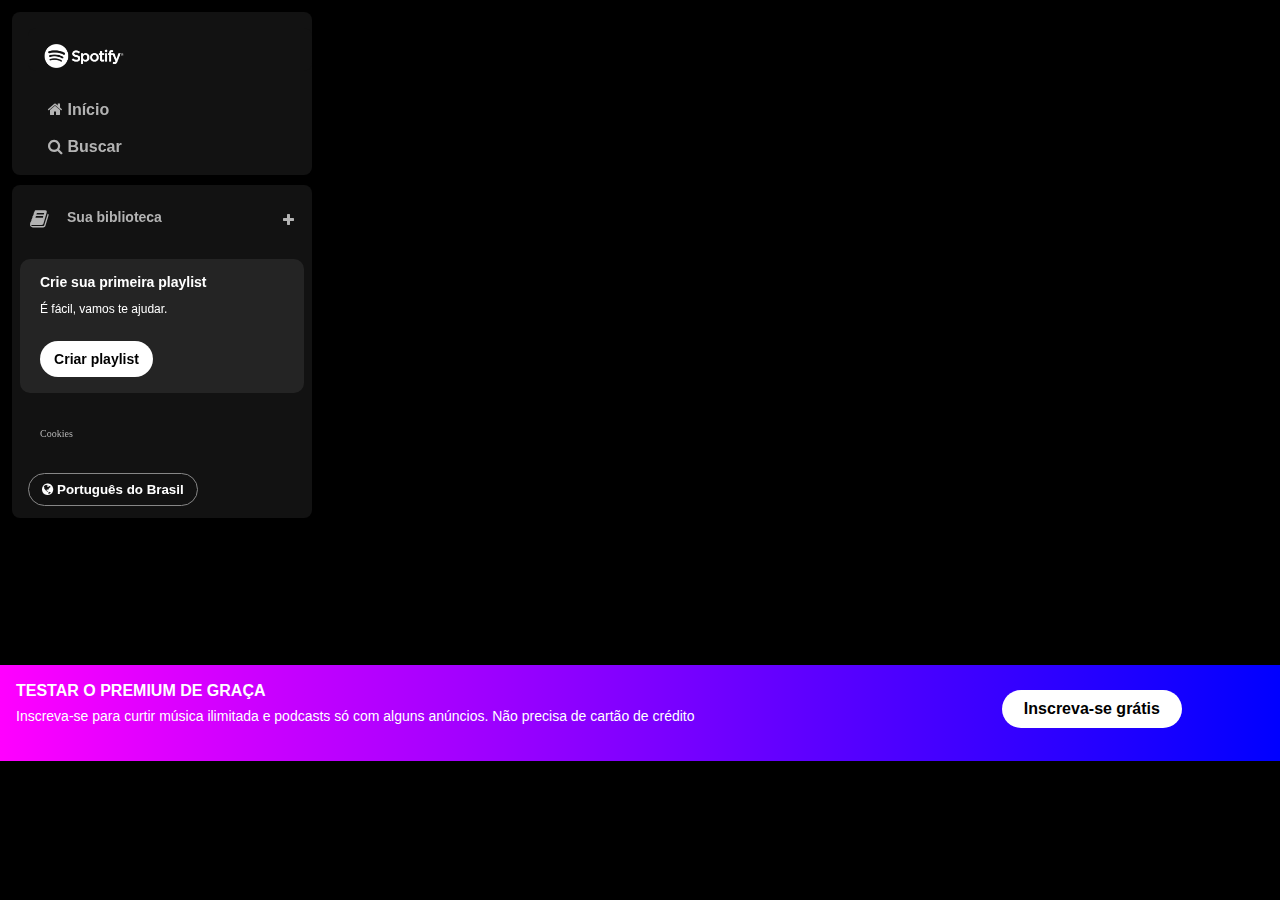
==== index.html @ 9df27098 "subindo para o github" ====
<!DOCTYPE html>
<html lang="pt-br">
<head>
    <meta charset="UTF-8">
    <meta name="viewport" content="width=device-width, initial-scale=1.0">
    <title>Spotify Imersão</title>
    <link rel="stylesheet" href="reset.css">
    <link rel="stylesheet" href="styles.css">
    <link rel="stylesheet" href="solid.css">
    <link rel="stylesheet" href="fontawesome.css">
    <link rel="stylesheet" href="https://cdnjs.cloudflare.com/ajax/libs/font-awesome/4.7.0/css/font-awesome.min.css">
</head>

<body>
     <div class="sidebar">
        <nav class="sidebar__navigation">
            <div class="logo">
                <a href="/">
                    <img src="logo-spotify.png" alt="logo do spotify">
                </a>
                </div>

                 <ul>
                        <li>
                            <a href="">
                            <span class="fa fa-home"></span>
                            <span>Início</span>
                        </a>
                    </li>

                    <li>
                    <a href="">
                        <span class="fa fa-search"></span>
                        <span>Buscar</span>
                    </a>
                    </li>

                </ul>
        </nav>

        <div class="library">
            <div class="library__content">
                <button class="library__button">
                    <span class="fa fas fa-book"></span>
                    <span>Sua biblioteca</span>
                </button>
                <span class="fa fa-plus"></span>
            </div>

            <section class="section-playlist">
                <div class="section-playlist__content">
                    <span class="text title">Crie sua primeira playlist</span>
                    <span class="text subtitle">É fácil, vamos te ajudar.</span>
                    <button class="section-playlist__button">
                        <span>Criar playlist</span>
                    </button>
                </div>
            </section>

              <div class="cookies">
                <a href="/">Cookies</a>
              </div>  
             
              <div class="languages">
                <button class="languages__button">
                    <span class="fa fa-globe"></span>
                    <span>Português do Brasil</span>
                </button>
              </div>
        </div>
        
    </div>
           <footer class="footer">
                  <div class="back-footer">
                  <h6 class="footer title">TESTAR O PREMIUM DE GRAÇA</h6>
                  <p class="footer subtitle">Inscreva-se para curtir música ilimitada e podcasts só com alguns anúncios. Não precisa de cartão de crédito</p>
                  <button class="footer__button">Inscreva-se grátis</button>
                </div>
           </footer>
          
</body>

</html>
---- styles.css ----
body {
    background-color: #000;
}

h1 {
    color: #fff;
}

.sidebar {
    position: fixed;
    top: 0;
    left: 0;
    bottom: 0;
    padding: 12px;
    width: 300px;
}

.sidebar__navigation {
    background: #121212;
    border-radius: 8px;
    padding: 16px 0 0 16px;
}

.sidebar__navigation .logo {
    background: #121212;
    display: flex;
    border-radius: 8px;
    padding: 16px 0 0 16px;
}

.sidebar nav ul {
    margin-top: 20px;
    padding: 0 20px 10px 20px;
}

.sidebar ul li {
    padding: 10px 0;
}

.sidebar nav ul li a{
    color: #b3b3b3;
    text-decoration: none;
    font-weight: 600;
    font-size: 16px;
    font-family: "DM Sans", sans-serif;
}

.library {
    background-color: #121212;
    border-radius: 8px;
    display: flex;
    justify-content: space-between;
    flex-direction: column;
    padding: 4px 8px;
    color: #b3b3b3;
    font-weight: 600;
    font-size: 14px;
    margin-top: 10px;
}

.library .library__content {
    display: flex;
    justify-content: space-between;
}

.library .library__button {
    display: flex;
   margin-right: 10px;
   color: #b3b3b3;
   background: transparent;
   border: 0px;
   font-size: 14px;
   font-weight: 700;
   font-family: "DM Sans", sans-serif;
   text-align: center;
   text-decoration: none;
   padding: 20px 10px;
}

.library .library__button .fa {
    font-size: 20px;
    margin-right: 10px;
    font-weight: 300;
    padding-right: 8px;
}

.library .library__content .fa-plus {
    margin: 24px 10px;
}

.section-playlist {
    display: flex;
    background-color: #242424;
    justify-content: space-between;
    gap: 20px;
    align-items: flex-start;
    color: #b3b3b3;
    font-weight: 600;
    font-size: 14px;
    margin: 8px 0px;
    padding: 16px 20px;
    border-radius: 10px;
}

.section-playlist .section-playlist__content {
   display: flex;
   flex-direction: column; 
}

.section-playlist__content .text {
    padding-bottom: 14px;
    color: #fff;
    font-family: "DM Sans", sans-serif;
}

.section-playlist__content .title {
    font-weight: 700;
}

.section-playlist__content .subtitle {
    font-weight: 500;
    font-size: 12px;
}

.section-playlist__content .section-playlist__button {
    display: flex;
    justify-content: center;
    background-color: #fff;
    color: #000;
    border-radius: 20px;
    font-size: 14px;
    font-weight: 700;
    font-family: "DM Sans", sans-serif;
    text-decoration: none;
    text-transform: none;
    padding: 10px;
    margin-top: 12px;
    border: 0px;
    width: 113px;
    cursor: pointer;
}

.section-playlist__content .section-playlist__button:hover {
    transform: scale(1.10);
    transition: 25ms;
}

.sidebar .cookies {
    margin: 25px 20px;
}

.sidebar .cookies a {
    color: #b3b3b3;
    font-weight: 500;
    font-size: 10px;
    text-decoration: none;
}

.sidebar .cookies a:hover {
    text-decoration: underline;
}

.languages .languages__button {
    align-items: center;
    background: transparent;
    border: 1px solid #878787;
    color: #fff;
    font-weight: bold;
    cursor: pointer;
    width: 170px;
    margin: 8px;
    padding: 8px;
    border-radius: 20px;
}

.languages .languages__button:hover {
    transform: scale(1.10);
    border: 1.5px solid;
    transition: 25ms;
}

.logo img {
    width: 80px;
}

footer {
    position: relative;
    top: 665px;
}

.back-footer {
     background: linear-gradient(to right, #ff00ff, #0000ff);
     padding: 18px 0 0 16px;
}

.footer .title {
    color: #fff;
    font-weight: 700;
    padding-bottom: 10px;
    font-family: "DM Sans", sans-serif;
}

.footer .subtitle {
    color: #fff;
    font-weight: 500;
    font-size: 14px;
    font-family: "DM Sans", sans-serif;
}

.footer__button {
    position: relative;
    left: 78%;
    bottom: 33px;
    border: 0;
    background-color: #fff;
    color: #000;
    border-radius: 20px;
    font-size: 16px;
    font-weight: bolder;
    font-family: "DM Sans", sans-serif;
    padding: 10px;
    width: 180px;
    cursor: pointer;
}

.footer__button:hover {
    transform: scale(1.10);
    transition: 25ms;
}
---- solid.css ----
/*!
 * Font Awesome Free 5.15.4 by @fontawesome - https://fontawesome.com
 * License - https://fontawesome.com/license/free (Icons: CC BY 4.0, Fonts: SIL OFL 1.1, Code: MIT License)
 */
 @font-face{font-family:"Font Awesome 5 Free";font-style:normal;font-weight:900;font-display:block;src:url(../webfonts/fa-solid-900.eot);src:url(../webfonts/fa-solid-900.eot?#iefix) format("embedded-opentype"),url(../webfonts/fa-solid-900.woff2) format("woff2"),url(../webfonts/fa-solid-900.woff) format("woff"),url(../webfonts/fa-solid-900.ttf) format("truetype"),url(../webfonts/fa-solid-900.svg#fontawesome) format("svg")}.fa,.fas{font-family:"Font Awesome 5 Free";font-weight:900}
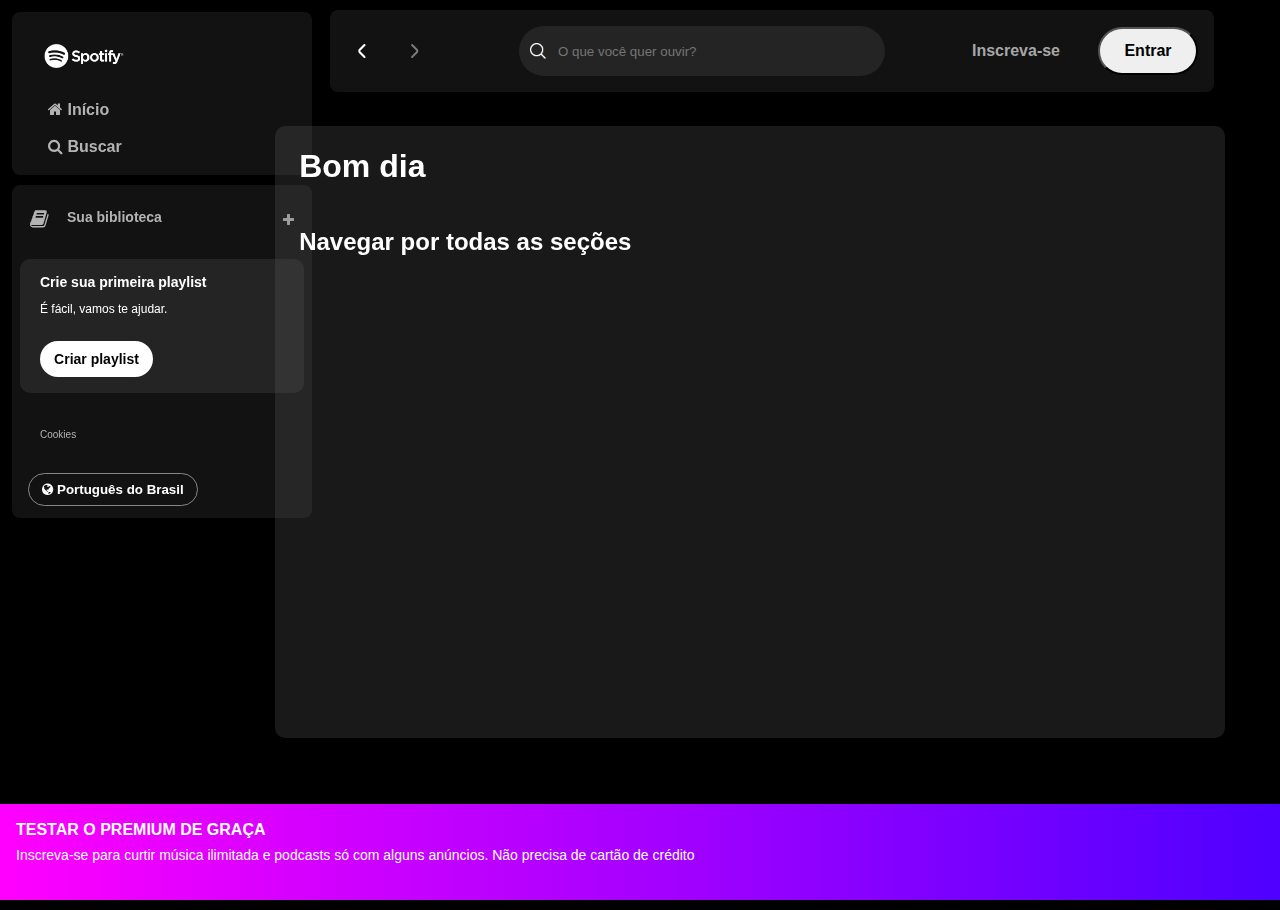
==== commit e3204078: "br" ====
--- a/index.html
+++ b/index.html
@@ -4,10 +4,12 @@
     <meta charset="UTF-8">
     <meta name="viewport" content="width=device-width, initial-scale=1.0">
     <title>Spotify Imersão</title>
-    <link rel="stylesheet" href="reset.css">
-    <link rel="stylesheet" href="styles.css">
-    <link rel="stylesheet" href="solid.css">
-    <link rel="stylesheet" href="fontawesome.css">
+    <link rel="stylesheet" href="./src/styles/reset.css">
+    <link rel="stylesheet" href="./src/styles/vars.css">
+    <link rel="stylesheet" href="./src/styles/sidebar-footer.css">
+    <link rel="stylesheet" href="./src/styles/main-content.css">
+    <link rel="stylesheet" href="./src/styles/solid.css">
+    <link rel="stylesheet" href="./src/styles/fontawesome.css">
     <link rel="stylesheet" href="https://cdnjs.cloudflare.com/ajax/libs/font-awesome/4.7.0/css/font-awesome.min.css">
 </head>
 
@@ -16,7 +18,7 @@
         <nav class="sidebar__navigation">
             <div class="logo">
                 <a href="/">
-                    <img src="logo-spotify.png" alt="logo do spotify">
+                    <img src="./src/assets/logo-spotify.png" alt="logo do spotify">
                 </a>
                 </div>
 
@@ -70,13 +72,47 @@
         </div>
         
     </div>
+
+       <main>
+        <div class="main-container">
+            <nav class="header__navigation">
+                <div class="navigation">
+                    <button class="arrow-left">
+                        <img src="./src/assets/small-left.png" alt="seta esquerda">
+                    </button>
+                    <button class="arrow-right">
+                        <img src="./src/assets/small-right.png" alt="Seta direta">
+                    </button>
+                </div>
+
+                    <div class="header__search">
+                        <img src="./src/assets/search.png" alt="">
+                        <input id="search-input" type="text" maxlength="800" placeholder="O que você quer ouvir?"/>
+                    </div>
+
+                    <div class="header__login">
+                        <button class="subscribe">Inscreva-se</button>
+                        <button class="login">Entrar</button>
+                    </div>
+                </div>
+            </nav>
+        </div>
+              
+             <div class="playlist-container">
+                <div class="playlist">
+                    <h1 id="greeting">Bom dia</h1>
+                    <h2 class="sesion">Navegar por todas as seções</h2>
+                </div>
+             </div>
+    </main>    
+
            <footer class="footer">
                   <div class="back-footer">
                   <h6 class="footer title">TESTAR O PREMIUM DE GRAÇA</h6>
                   <p class="footer subtitle">Inscreva-se para curtir música ilimitada e podcasts só com alguns anúncios. Não precisa de cartão de crédito</p>
                   <button class="footer__button">Inscreva-se grátis</button>
                 </div>
-           </footer>
+            </footer>
           
 </body>
 
--- a/src/styles/vars.css
+++ b/src/styles/vars.css
@@ -0,0 +1,36 @@
+:root {
+
+    /* Colors */
+  --text-base-dark: #000;
+  --text-base-light: #fff;
+  --text-sub: #a7a7a7;
+
+  --bg-icon: #131313;
+  --bg-arrow-color: rgba(0,0,0.7);
+  --bg-search: #242424;
+  --bg-top-bar: #61616142;
+  --grid-gap: 24px;
+  --column-count: 5;
+
+  /* Colors Cards */
+  --card1: rgb(0, 100, 80);
+  --card2: rgb(132, 0, 231);
+  --card3: rgb(30, 50, 100);
+  --card4: rgb(140, 25, 50);
+  --card5: rgb(232, 17, 91);
+  --card6: rgb(83, 122, 161);
+  --card7: rgb(142, 102, 172);
+  --card8: rgb(20, 138, 8);
+  --card9: rgb(30, 50, 100);
+  --card10: rgb(233, 20, 41);
+  --card11: rgb(80, 55, 80);
+  --card12: rgb(216, 64, 0);
+  --card13: rgb(186, 93, 7);
+  --card14: rgb(0, 30, 80);
+  --card15: rgb(60, 30, 80);
+
+    /* FONT */
+    --font-dm-sans: "DM Sans", sans-serif;
+}
+
+    --- a/src/styles/sidebar-footer.css
+++ b/src/styles/sidebar-footer.css
@@ -0,0 +1,232 @@
+body {
+    background-color: #000;
+    font-family: var(--font-dm-sans);
+    overflow: hidden;
+}
+
+h1 {
+    color: #fff;
+}
+
+.sidebar {
+    position: fixed;
+    top: 0;
+    left: 0;
+    bottom: 0;
+    padding: 12px;
+    width: 300px;
+}
+
+.sidebar__navigation {
+    background: #121212;
+    border-radius: 8px;
+    padding: 16px 0 0 16px;
+}
+
+.sidebar__navigation .logo {
+    background: #121212;
+    display: flex;
+    border-radius: 8px;
+    padding: 16px 0 0 16px;
+}
+
+.sidebar nav ul {
+    margin-top: 20px;
+    padding: 0 20px 10px 20px;
+}
+
+.sidebar ul li {
+    padding: 10px 0;
+}
+
+.sidebar nav ul li a{
+    color: #b3b3b3;
+    text-decoration: none;
+    font-weight: 600;
+    font-size: 16px;
+}
+
+.library {
+    background-color: #121212;
+    border-radius: 8px;
+    display: flex;
+    justify-content: space-between;
+    flex-direction: column;
+    padding: 4px 8px;
+    color: #b3b3b3;
+    font-weight: 600;
+    font-size: 14px;
+    margin-top: 10px;
+}
+
+.library .library__content {
+    display: flex;
+    justify-content: space-between;
+}
+
+.library .library__button {
+    display: flex;
+   margin-right: 10px;
+   color: #b3b3b3;
+   background: transparent;
+   border: 0px;
+   font-size: 14px;
+   font-weight: 700;
+   text-align: center;
+   text-decoration: none;
+   padding: 20px 10px;
+   cursor: pointer;
+   transition: 100ms;
+}
+
+.library .library__button:hover {
+    color: #fff;
+    transition: 100ms;
+}
+
+.library .library__button .fa {
+    font-size: 20px;
+    margin-right: 10px;
+    font-weight: 300;
+    padding-right: 8px;
+}
+
+.library .library__content .fa-plus {
+    margin: 24px 10px;
+}
+
+.section-playlist {
+    display: flex;
+    background-color: #242424;
+    justify-content: space-between;
+    gap: 20px;
+    align-items: flex-start;
+    color: #b3b3b3;
+    font-weight: 600;
+    font-size: 14px;
+    margin: 8px 0px;
+    padding: 16px 20px;
+    border-radius: 10px;
+}
+
+.section-playlist .section-playlist__content {
+   display: flex;
+   flex-direction: column; 
+}
+
+.section-playlist__content .text {
+    padding-bottom: 14px;
+    color: #fff;
+}
+
+.section-playlist__content .title {
+    font-weight: 700;
+}
+
+.section-playlist__content .subtitle {
+    font-weight: 500;
+    font-size: 12px;
+}
+
+.section-playlist__content .section-playlist__button {
+    display: flex;
+    justify-content: center;
+    background-color: #fff;
+    color: #000;
+    border-radius: 20px;
+    font-size: 14px;
+    font-weight: 700;
+    text-decoration: none;
+    text-transform: none;
+    padding: 10px;
+    margin-top: 12px;
+    border: 0px;
+    width: 113px;
+    cursor: pointer;
+}
+
+.section-playlist__content .section-playlist__button:hover {
+    transform: scale(1.05);
+    transition: 25ms;
+}
+
+.sidebar .cookies {
+    margin: 25px 20px;
+}
+
+.sidebar .cookies a {
+    color: #b3b3b3;
+    font-weight: 500;
+    font-size: 10px;
+    text-decoration: none;
+}
+
+.sidebar .cookies a:hover {
+    text-decoration: underline;
+}
+
+.languages .languages__button {
+    align-items: center;
+    background: transparent;
+    border: 1px solid #878787;
+    color: #fff;
+    font-weight: bold;
+    cursor: pointer;
+    width: 170px;
+    margin: 8px;
+    padding: 8px;
+    border-radius: 20px;
+}
+
+.languages .languages__button:hover {
+    transform: scale(1.10);
+    border: 1.5px solid;
+    transition: 25ms;
+}
+
+.logo img {
+    width: 80px;
+}
+
+footer {
+    position: fixed;
+    bottom: 0;
+    width: 205vh;
+}
+
+.back-footer {
+     background: linear-gradient(to right, #ff00ff, #0000ff);
+     padding: 18px 0 0 16px;
+}
+
+.footer .title {
+    color: #fff;
+    font-weight: 700;
+    padding-bottom: 10px;
+}
+
+.footer .subtitle {
+    color: #fff;
+    font-weight: 500;
+    font-size: 14px;
+}
+
+.footer__button {
+    position: relative;
+    left: 78%;
+    bottom: 33px;
+    border: 0;
+    background-color: #fff;
+    color: #000;
+    border-radius: 20px;
+    font-size: 16px;
+    font-weight: bolder;
+    padding: 10px;
+    width: 180px;
+    cursor: pointer;
+}
+
+.footer__button:hover {
+    transform: scale(1.10);
+    transition: 25ms;
+}
--- a/src/styles/main-content.css
+++ b/src/styles/main-content.css
@@ -0,0 +1,121 @@
+/* HEADER */
+
+.main-container {
+    max-width: 80vw;
+    height: 100vh;
+    margin-left: 320px;
+    margin-right: 56px;
+}
+
+.header__navigation {
+    display: flex;
+    justify-content: space-between;
+    align-items: center;
+    padding: 16px;
+    margin: 10px;
+    border-radius: 8px;
+    background-color: #121212;
+}
+
+.header__navigation .navigation {
+    display: flex;
+    justify-content: space-around;
+    align-items: center;
+}
+
+.header__navigation .navigation .arrow-left {
+    margin-right: 1.25rem;
+}
+
+.arrow-left, .arrow-right {
+    display: flex;
+    align-items: center;
+    justify-content: center;
+    width: 32px;
+    height: 32px;
+    background: var(--bg-icon);
+    background-color: var(--bg-arow-color);
+    border-radius: 50%;
+    border: none;
+    cursor: pointer;
+}
+
+.header__login {
+    display: flex;
+    align-items: center;
+}
+
+.header__search {
+    display: flex;
+    align-items: center;
+    width: 364px;
+    height: 48px;
+    margin-left: 8px;
+    background-color: var(--bg-search);
+    border: 1px solid transparent;
+    border-radius: 500px;
+}
+
+.header__search img {
+    width: 16px;
+    height: 16px;
+    margin-left: 10px;
+}
+
+.header__search input {
+    background: transparent;
+    border: none;
+    padding: 0 100px 0 12px;
+    color: #fff;
+    text-overflow: ellipsis;
+    overflow: hidden;
+    white-space: nowrap;
+    outline: none;
+}
+
+.header__login .subscribe {
+    color: var(--text-sub);
+    font-size: 16px;
+    font-weight: 700;
+    background-color: transparent;
+    border: none;
+    margin-right: 32px;
+    cursor: pointer;
+
+}
+
+.header__login .login {
+    width: 100px;
+    height: 48px;
+    color: var(--text-base-dark);
+    font-size: 16px;
+    font-weight: 700;
+    border-radius: 40px;
+}
+
+.playlist-container {
+    background-color: var(--bg-top-bar);
+    border-radius: 10px;
+    position: fixed;
+    left: 21.5%;
+    top: 14%;
+    width: 74.2vw;
+    height: 68vh;
+}
+
+.playlist {
+    margin: 24px;
+}
+
+.playlist #greeting {
+    color: var(--text-base-light);
+    font-size: 32px;
+    font-weight: 700;
+    margin-bottom: 48px;
+}
+
+.playlist .sesion {
+    color: var(--text-base-light);
+  font-size: 24px;
+  font-weight: 700;
+}
--- a/src/styles/solid.css
+++ b/src/styles/solid.css
@@ -0,0 +1,5 @@
+/*!
+ * Font Awesome Free 5.15.4 by @fontawesome - https://fontawesome.com
+ * License - https://fontawesome.com/license/free (Icons: CC BY 4.0, Fonts: SIL OFL 1.1, Code: MIT License)
+ */
+ @font-face{font-family:"Font Awesome 5 Free";font-style:normal;font-weight:900;font-display:block;src:url(../webfonts/fa-solid-900.eot);src:url(../webfonts/fa-solid-900.eot?#iefix) format("embedded-opentype"),url(../webfonts/fa-solid-900.woff2) format("woff2"),url(../webfonts/fa-solid-900.woff) format("woff"),url(../webfonts/fa-solid-900.ttf) format("truetype"),url(../webfonts/fa-solid-900.svg#fontawesome) format("svg")}.fa,.fas{font-family:"Font Awesome 5 Free";font-weight:900}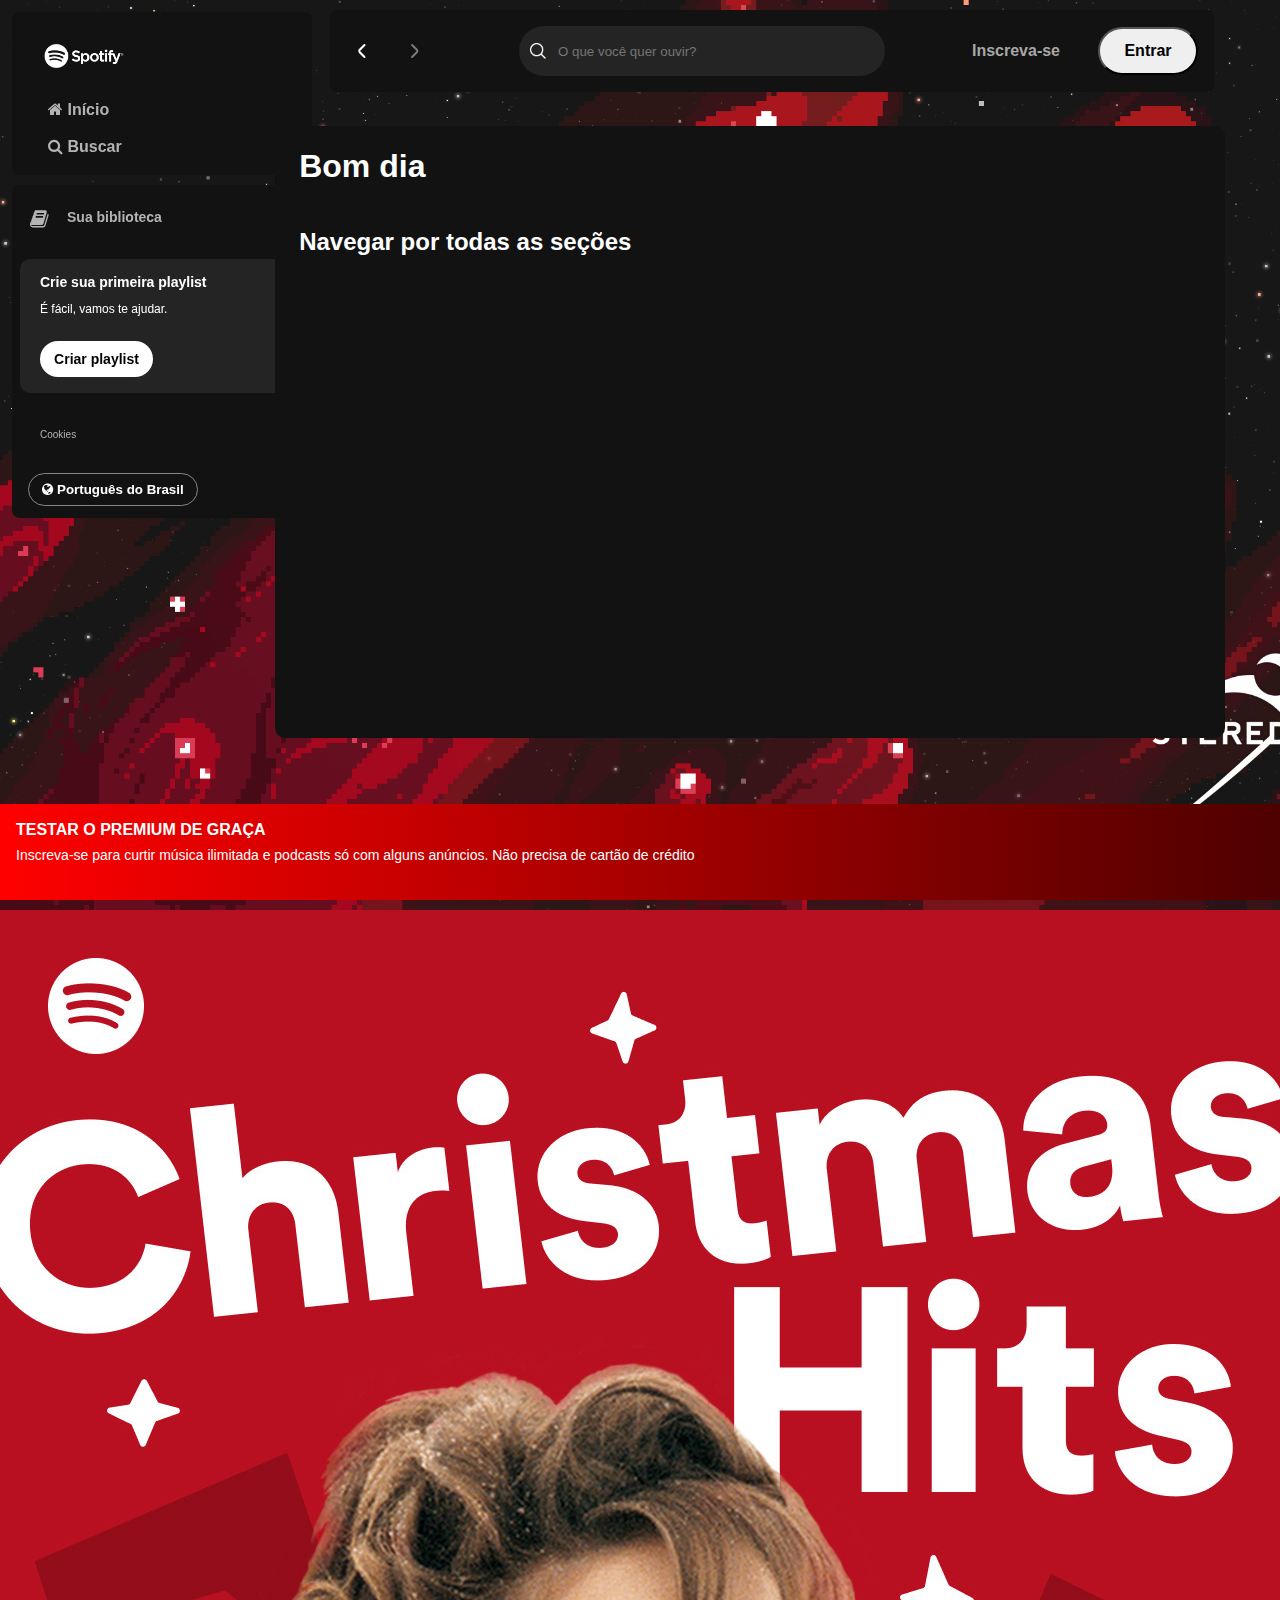
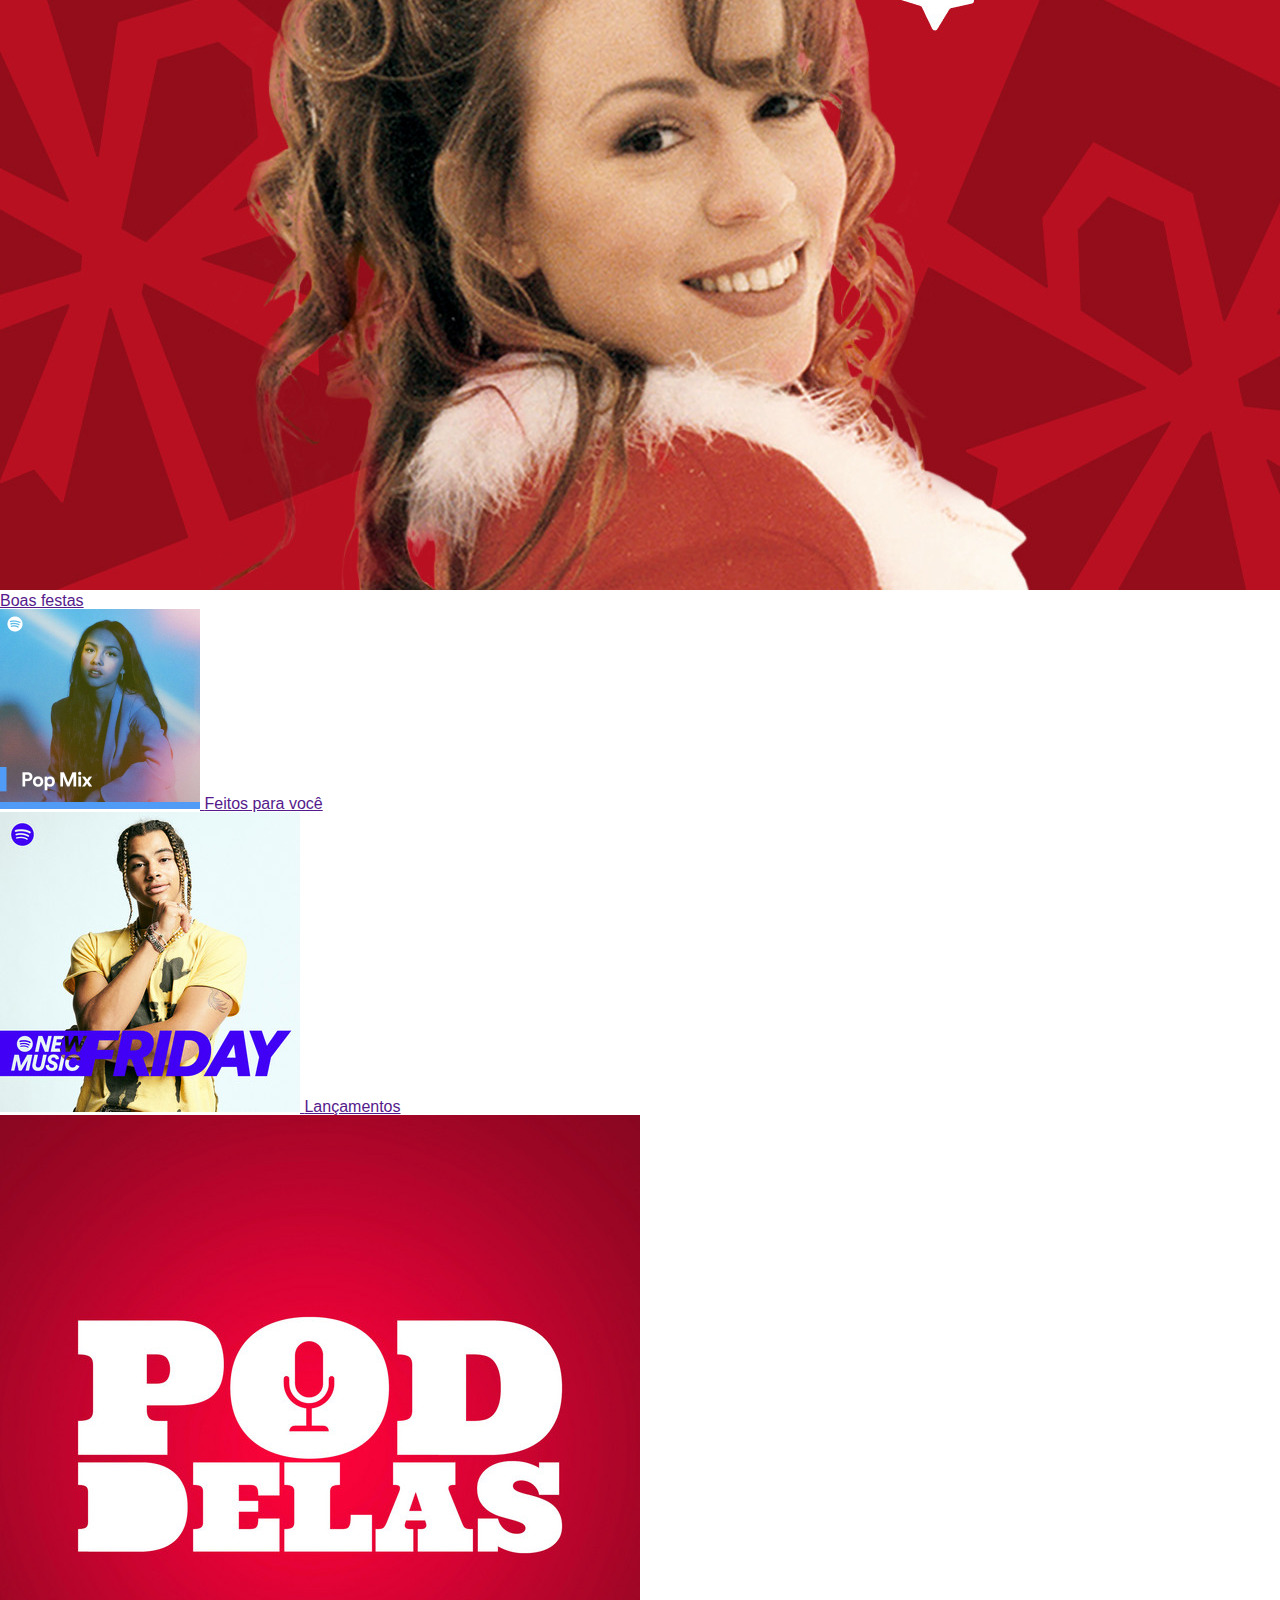
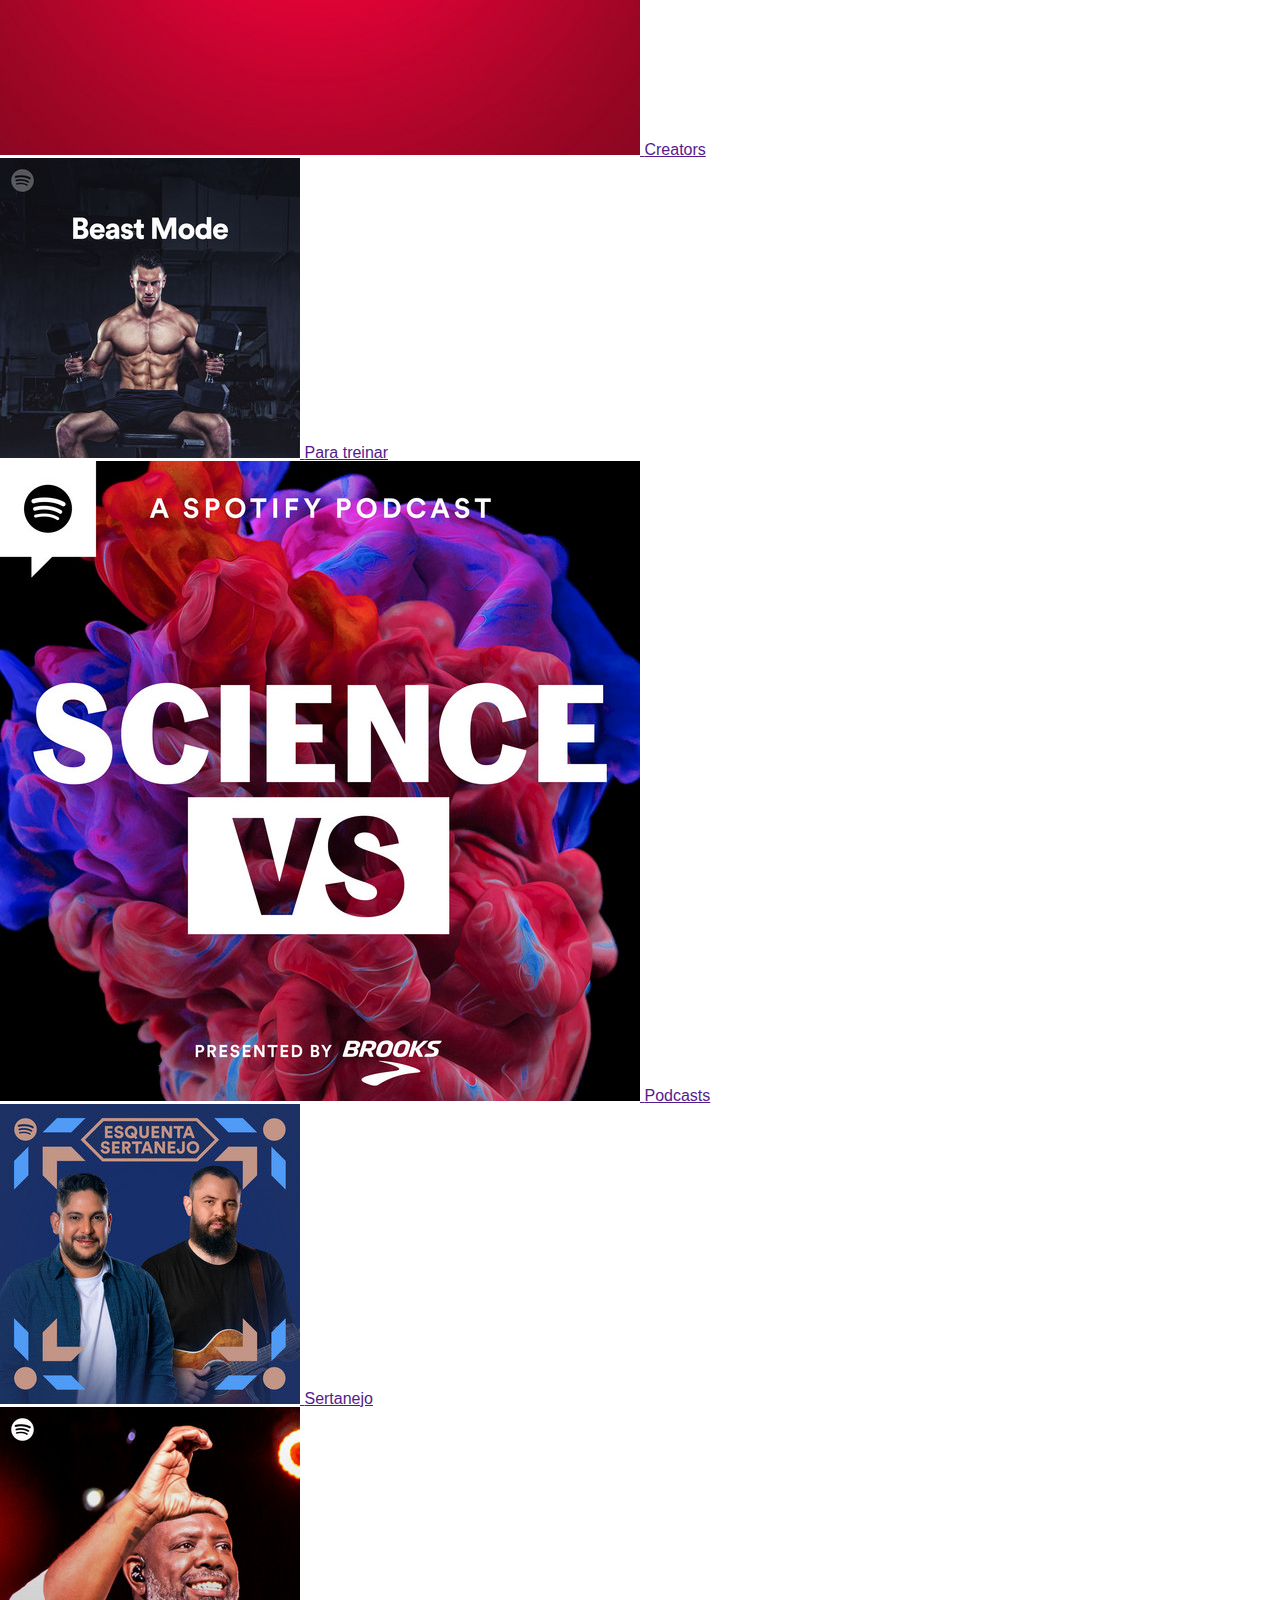
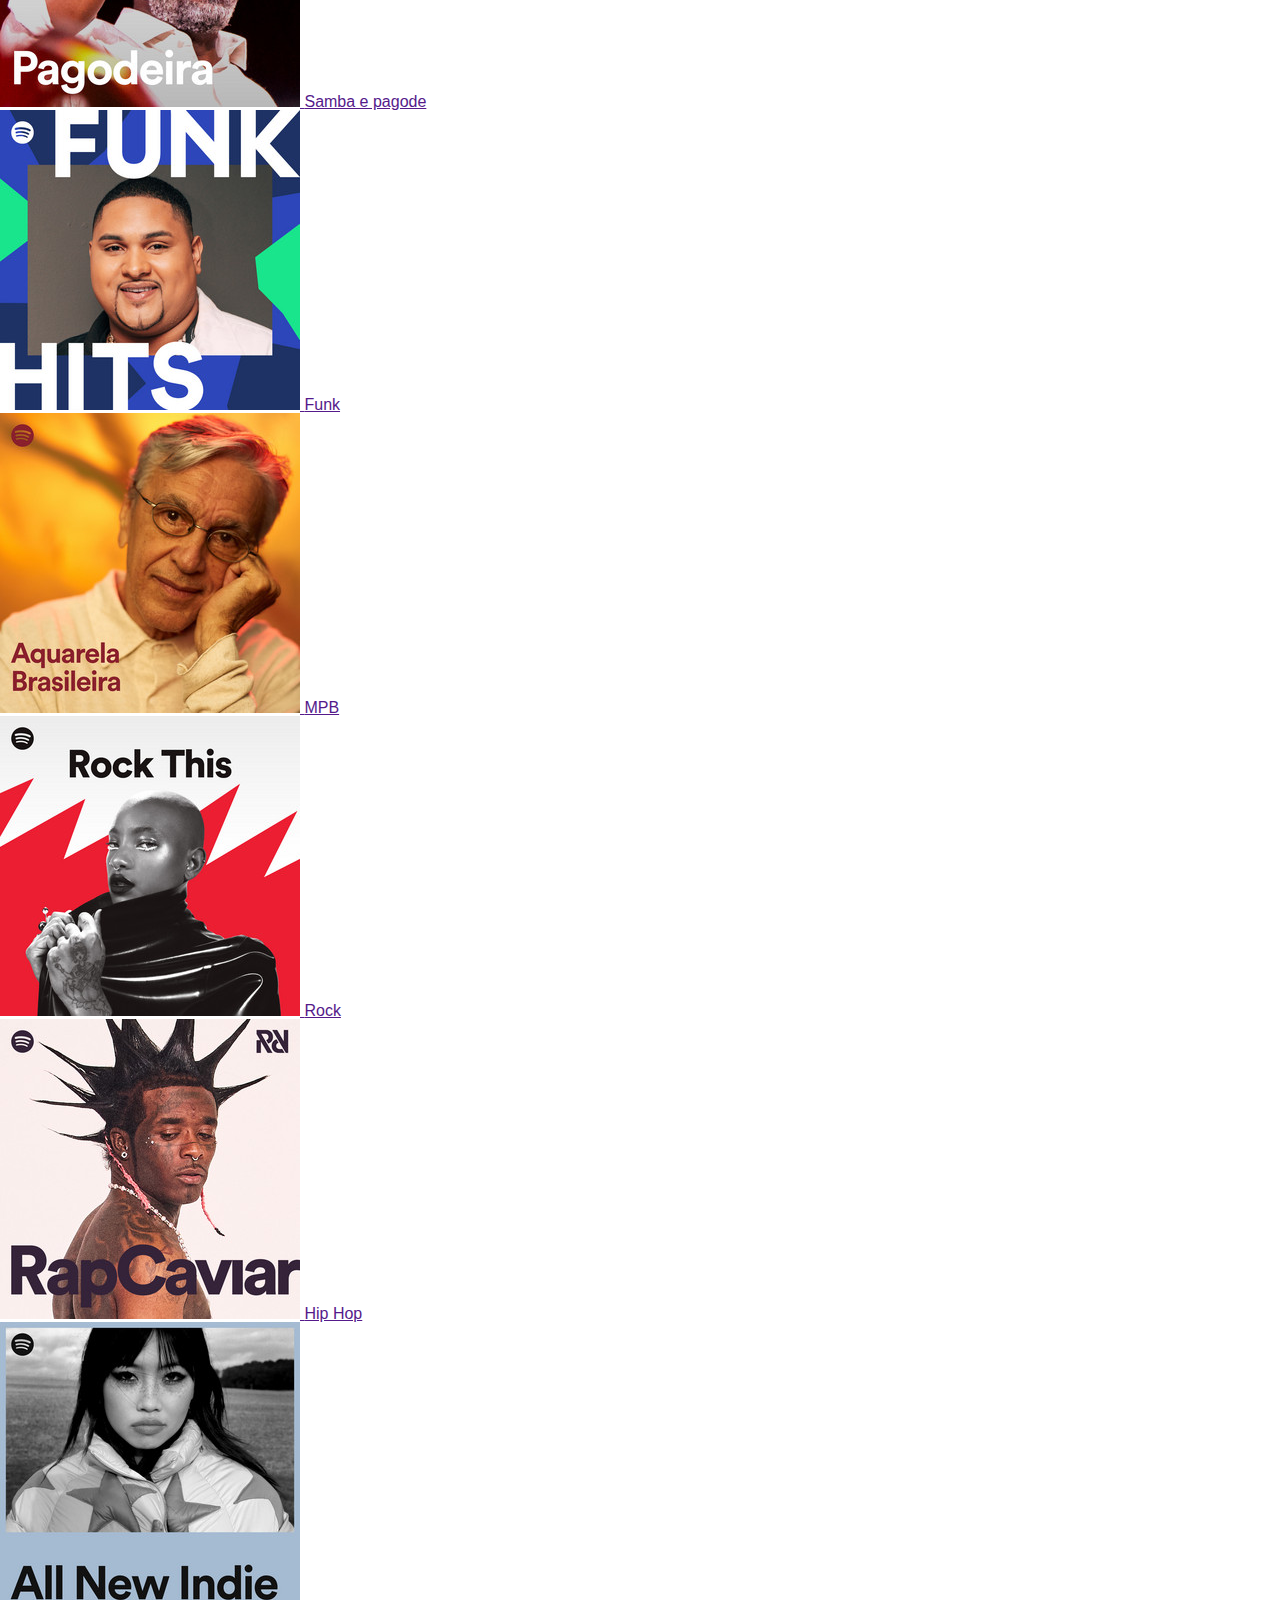
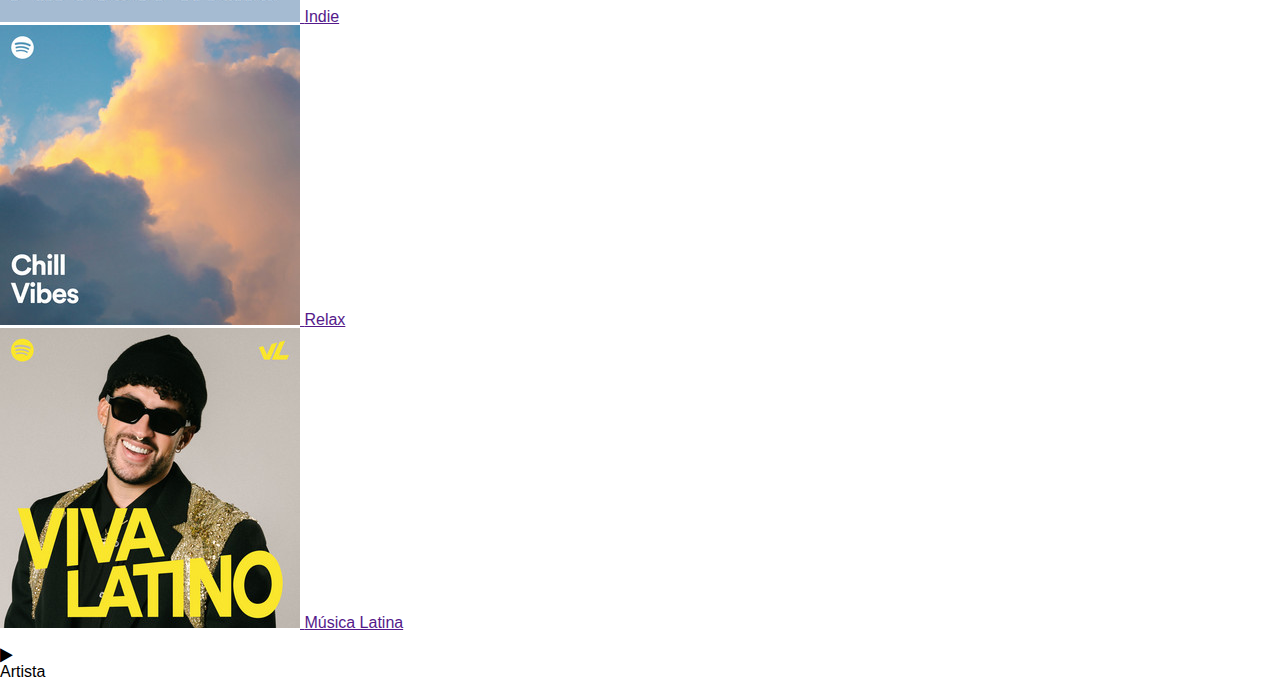
==== commit a6bc3f04: "adicionando cards" ====
--- a/index.html
+++ b/index.html
@@ -104,6 +104,158 @@
                     <h2 class="sesion">Navegar por todas as seções</h2>
                 </div>
              </div>
+
+               <!-- LIST ITEM 1 -->
+          <div class="offer__scroll-container">
+            <div class="offer__list">
+              <section class="offer__list-item">
+
+                <!-- CARD 1 -->
+                <a href="" class="cards">
+                    <div class="cards card1">
+                      <img src="./src/assets/playlist/1.jpeg" alt="" />
+                      <span>Boas festas</span>
+                    </div>
+                  </a>
+  
+                  <!-- CARD 2 -->
+                  <a href="" class="cards">
+                    <div class="cards card2">
+                      <img src="./src/assets/playlist/2.png" alt="" />
+                      <span>Feitos para você</span>
+                    </div>
+                  </a>
+  
+                  <!-- CARD 3 -->
+                  <a href="" class="cards">
+                    <div class="cards card3">
+                      <img src="./src/assets/playlist/3.jpeg" alt="" />
+                      <span>Lançamentos</span>
+                    </div>
+                  </a>
+  
+                  <!-- CARD 4 -->
+                  <a href="" class="cards">
+                    <div class="cards card4">
+                      <img src="./src/assets/playlist/4.jpeg" alt="" />
+                      <span>Creators</span>
+                    </div>
+                  </a>
+  
+                  <!-- CARD 5 -->
+                  <a href="" class="cards">
+                    <div class="cards card5">
+                      <img src="./src/assets/playlist/5.jpeg" alt="" />
+                      <span>Para treinar</span>
+                    </div>
+                  </a>
+  
+                  <!-- CARD 6 -->
+                  <a href="" class="cards">
+                    <div class="cards card6">
+                      <img src="./src/assets/playlist/6.jpeg" alt="" />
+                      <span>Podcasts</span>
+                    </div>
+                  </a>
+  
+                  <!-- CARD 7 -->
+                  <a href="" class="cards">
+                    <div class="cards card7">
+                      <img src="./src/assets/playlist/7.jpeg" alt="" />
+                      <span>Sertanejo</span>
+                    </div>
+                  </a>
+  
+                  <!-- CARD 8 -->
+                  <a href="" class="cards">
+                    <div class="cards card8">
+                      <img src="./src/assets/playlist/8.jpeg" alt="" />
+                      <span>Samba e pagode</span>
+                    </div>
+                  </a>
+  
+                  <!-- CARD 9 -->
+                  <a href="" class="cards">
+                    <div class="cards card9">
+                      <img src="./src/assets/playlist/9.jpeg" alt="" />
+                      <span>Funk</span>
+                    </div>
+                  </a>
+  
+                  <!-- CARD 10 -->
+                  <a href="" class="cards">
+                    <div class="cards card10">
+                      <img src="./src/assets/playlist/10.jpeg" alt="" />
+                      <span>MPB</span>
+                    </div>
+                  </a>
+  
+                  <!-- CARD 11 -->
+                  <a href="" class="cards">
+                    <div class="cards card11">
+                      <img src="./src/assets/playlist/11.jpeg" alt="" />
+                      <span>Rock</span>
+                    </div>
+                  </a>
+  
+                  <!-- CARD 12 -->
+                  <a href="" class="cards">
+                    <div class="cards card12">
+                      <img src="./src/assets/playlist/12.jpeg" alt="" />
+                      <span>Hip Hop</span>
+                    </div>
+                  </a>
+  
+                  <!-- CARD 13 -->
+                  <a href="" class="cards">
+                    <div class="cards card13">
+                      <img src="./src/assets/playlist/13.jpeg" alt="" />
+                      <span>Indie</span>
+                    </div>
+                  </a>
+  
+                  <!-- CARD 14 -->
+                  <a href="" class="cards">
+                    <div class="cards card14">
+                      <img src="./src/assets/playlist/14.jpeg" alt="" />
+                      <span>Relax</span>
+                    </div>
+                  </a>
+  
+                  <!-- CARD 15 -->
+                  <a href="" class="cards">
+                    <div class="cards card15">
+                      <img src="./src/assets/playlist/15.jpeg" alt="" />
+                      <span>Música Latina</span>
+                    </div>
+                  </a>
+                </section>
+              </div>
+            </div>
+          </div>
+  
+  
+          <div id="result-artist" class="hidden">
+            <div class="grid-container">
+              <div class="artist-card" id="">
+                <div class="card-img">
+                  <img id="artist-img" class="artist-img" />
+                  <div class="play">
+                    <span class="fa fa-solid fa-play"></span>
+                  </div>
+                </div>
+                <div class="card-text">
+                  <a title="Foo Fighters" class="vst" href=""></a>
+                  <span class="artist-name" id="artist-name"></span>
+                  <span class="artist-categorie">Artista</span>
+                  </a>
+                </div>
+              </div>
+            </div>
+          </div>
+  
+        </div>
+      </div>
     </main>    
 
            <footer class="footer">
--- a/src/styles/sidebar-footer.css
+++ b/src/styles/sidebar-footer.css
@@ -1,5 +1,7 @@
 body {
-    background-color: #000;
+    background: url(/src/assets/illustration-video-games-pixel-art-space-red-nebula-106708-wallhere.com.png) no-repeat center center;
+    background-size: cover;
+    height: 100vh;
     font-family: var(--font-dm-sans);
     overflow: hidden;
 }
@@ -195,7 +197,7 @@
 }
 
 .back-footer {
-     background: linear-gradient(to right, #ff00ff, #0000ff);
+     background: linear-gradient(to right, #ff0000, #000000);
      padding: 18px 0 0 16px;
 }
 
--- a/src/styles/main-content.css
+++ b/src/styles/main-content.css
@@ -94,7 +94,7 @@
 }
 
 .playlist-container {
-    background-color: var(--bg-top-bar);
+    background-color: #121212;
     border-radius: 10px;
     position: fixed;
     left: 21.5%;
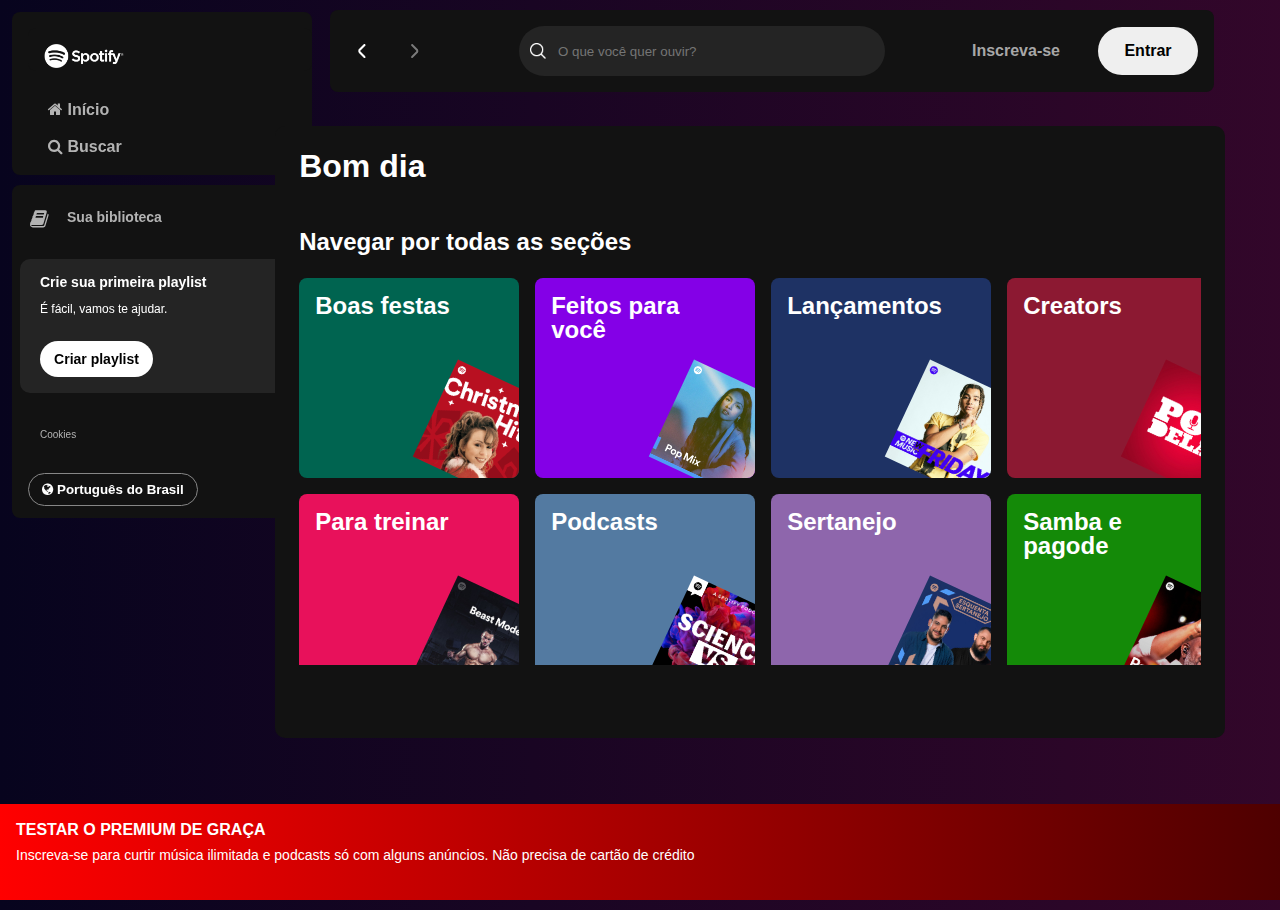
==== commit 7d1b4e49: "finalizando" ====
--- a/index.html
+++ b/index.html
@@ -4,10 +4,13 @@
     <meta charset="UTF-8">
     <meta name="viewport" content="width=device-width, initial-scale=1.0">
     <title>Spotify Imersão</title>
+    <link rel="icon" type="image/x-icon" href="/src/assets/favicon.png">
     <link rel="stylesheet" href="./src/styles/reset.css">
     <link rel="stylesheet" href="./src/styles/vars.css">
     <link rel="stylesheet" href="./src/styles/sidebar-footer.css">
     <link rel="stylesheet" href="./src/styles/main-content.css">
+    <link rel="stylesheet" href="./src/assets/favicon.png">
+    <link rel="stylesheet" href="./src/styles/media-query.css">
     <link rel="stylesheet" href="./src/styles/solid.css">
     <link rel="stylesheet" href="./src/styles/fontawesome.css">
     <link rel="stylesheet" href="https://cdnjs.cloudflare.com/ajax/libs/font-awesome/4.7.0/css/font-awesome.min.css">
@@ -80,6 +83,7 @@
                     <button class="arrow-left">
                         <img src="./src/assets/small-left.png" alt="seta esquerda">
                     </button>
+
                     <button class="arrow-right">
                         <img src="./src/assets/small-right.png" alt="Seta direta">
                     </button>
@@ -92,149 +96,223 @@
 
                     <div class="header__login">
                         <button class="subscribe">Inscreva-se</button>
-                        <button class="login">Entrar</button>
+                        <a href="login.html"><button class="login">Entrar</button></a>
                     </div>
                 </div>
             </nav>
         </div>
               
-             <div class="playlist-container">
-                <div class="playlist">
-                    <h1 id="greeting">Bom dia</h1>
-                    <h2 class="sesion">Navegar por todas as seções</h2>
-                </div>
-             </div>
-
-               <!-- LIST ITEM 1 -->
-          <div class="offer__scroll-container">
-            <div class="offer__list">
-              <section class="offer__list-item">
-
-                <!-- CARD 1 -->
-                <a href="" class="cards">
+        <div class="playlist-container">
+          <div id="result-playlists">
+            <div class="playlist">
+              <!-- COLOCAR O BOM DIA | BOA TARDE | BOA NOITE -->
+              <h1 id="greeting">Bom dia</h1>
+              <h2 class="session">Navegar por todas as seções</h2>
+            </div>
+  
+            <!-- LIST ITEM 1 -->
+            <div class="offer__scroll-container">
+              <div class="offer__list">
+                <section class="offer__list-item">
+                  <!-- CARD 1 -->
+                <div class="cards-playlist">
+                  <a href="" class="cards">
                     <div class="cards card1">
-                      <img src="./src/assets/playlist/1.jpeg" alt="" />
+                        <img src="./src/assets/playlist/1.jpeg" alt="" />
+                        <div class="play">
+                          <span class="fa fa-solid fa-play"></span>
+                        </div>
                       <span>Boas festas</span>
                     </div>
                   </a>
-  
+                </div>  
+
                   <!-- CARD 2 -->
-                  <a href="" class="cards">
-                    <div class="cards card2">
-                      <img src="./src/assets/playlist/2.png" alt="" />
-                      <span>Feitos para você</span>
-                    </div>
-                  </a>
+                  <div class="cards-playlist">
+                    <a href="" class="cards">
+                      <div class="cards card2">
+                        <img src="./src/assets/playlist/2.png" alt="" />
+                        <div class="play">
+                          <span class="fa fa-solid fa-play"></span>
+                        </div>
+                        <span>Feitos para você</span>
+                      </div>
+                    </a>
+                  </div>
   
                   <!-- CARD 3 -->
-                  <a href="" class="cards">
-                    <div class="cards card3">
-                      <img src="./src/assets/playlist/3.jpeg" alt="" />
-                      <span>Lançamentos</span>
-                    </div>
-                  </a>
+                  <div class="cards-playlist">
+                    <a href="" class="cards">
+                      <div class="cards card3">
+                        <img src="./src/assets/playlist/3.jpeg" alt="" />
+                        <div class="play">
+                          <span class="fa fa-solid fa-play"></span>
+                        </div>
+                        <span>Lançamentos</span>
+                      </div>
+                    </a>
+                  </div>
   
                   <!-- CARD 4 -->
-                  <a href="" class="cards">
-                    <div class="cards card4">
-                      <img src="./src/assets/playlist/4.jpeg" alt="" />
-                      <span>Creators</span>
-                    </div>
-                  </a>
+                  <div class="cards-playlist">
+                    <a href="" class="cards">
+                      <div class="cards card4">
+                        <img src="./src/assets/playlist/4.jpeg" alt="" />
+                        <div class="play">
+                          <span class="fa fa-solid fa-play"></span>
+                        </div>
+                        <span>Creators</span>
+                      </div>
+                    </a>
+                  </div>
   
                   <!-- CARD 5 -->
-                  <a href="" class="cards">
-                    <div class="cards card5">
-                      <img src="./src/assets/playlist/5.jpeg" alt="" />
-                      <span>Para treinar</span>
-                    </div>
-                  </a>
+                  <div class="cards-playlist">
+                    <a href="" class="cards">
+                      <div class="cards card5">
+                        <img src="./src/assets/playlist/5.jpeg" alt="" />
+                        <div class="play">
+                          <span class="fa fa-solid fa-play"></span>
+                        </div>
+                        <span>Para treinar</span>
+                      </div>
+                    </a>
+                  </div>
   
                   <!-- CARD 6 -->
-                  <a href="" class="cards">
-                    <div class="cards card6">
-                      <img src="./src/assets/playlist/6.jpeg" alt="" />
-                      <span>Podcasts</span>
-                    </div>
-                  </a>
+                  <div class="cards-playlist">
+                    <a href="" class="cards">
+                      <div class="cards card6">
+                        <img src="./src/assets/playlist/6.jpeg" alt="" />
+                        <div class="play">
+                          <span class="fa fa-solid fa-play"></span>
+                        </div>
+                        <span>Podcasts</span>
+                      </div>
+                    </a>
+                  </div>
   
                   <!-- CARD 7 -->
-                  <a href="" class="cards">
-                    <div class="cards card7">
-                      <img src="./src/assets/playlist/7.jpeg" alt="" />
-                      <span>Sertanejo</span>
-                    </div>
-                  </a>
+                  <div class="cards-playlist">
+                    <a href="" class="cards">
+                      <div class="cards card7">
+                        <img src="./src/assets/playlist/7.jpeg" alt="" />
+                        <div class="play">
+                          <span class="fa fa-solid fa-play"></span>
+                        </div>
+                        <span>Sertanejo</span>
+                      </div>
+                    </a>
+                  </div>
   
                   <!-- CARD 8 -->
-                  <a href="" class="cards">
-                    <div class="cards card8">
-                      <img src="./src/assets/playlist/8.jpeg" alt="" />
-                      <span>Samba e pagode</span>
-                    </div>
-                  </a>
+                  <div class="cards-playlist">
+                    <a href="" class="cards">
+                      <div class="cards card8">
+                        <img src="./src/assets/playlist/8.jpeg" alt="" />
+                        <div class="play">
+                          <span class="fa fa-solid fa-play"></span>
+                        </div>
+                        <span>Samba e pagode</span>
+                      </div>
+                    </a>
+                  </div>
   
                   <!-- CARD 9 -->
-                  <a href="" class="cards">
-                    <div class="cards card9">
-                      <img src="./src/assets/playlist/9.jpeg" alt="" />
-                      <span>Funk</span>
-                    </div>
-                  </a>
+                  <div class="cards-playlist">
+                    <a href="" class="cards">
+                      <div class="cards card9">
+                        <img src="./src/assets/playlist/9.jpeg" alt="" />
+                        <div class="play">
+                          <span class="fa fa-solid fa-play"></span>
+                        </div>
+                        <span>Funk</span>
+                      </div>
+                    </a>
+                  </div>
   
                   <!-- CARD 10 -->
-                  <a href="" class="cards">
-                    <div class="cards card10">
-                      <img src="./src/assets/playlist/10.jpeg" alt="" />
-                      <span>MPB</span>
-                    </div>
-                  </a>
+                  <div class="cards-playlist">
+                    <a href="" class="cards">
+                      <div class="cards card10">
+                        <img src="./src/assets/playlist/10.jpeg" alt="" />
+                        <div class="play">
+                          <span class="fa fa-solid fa-play"></span>
+                        </div>
+                        <span>MPB</span>
+                      </div>
+                    </a>
+                  </div>
   
                   <!-- CARD 11 -->
-                  <a href="" class="cards">
-                    <div class="cards card11">
-                      <img src="./src/assets/playlist/11.jpeg" alt="" />
-                      <span>Rock</span>
-                    </div>
-                  </a>
+                  <div class="cards-playlist">
+                    <a href="" class="cards">
+                      <div class="cards card11">
+                        <img src="./src/assets/playlist/11.jpeg" alt="" />
+                        <div class="play">
+                          <span class="fa fa-solid fa-play"></span>
+                        </div>
+                        <span>Rock</span>
+                      </div>
+                    </a>
+                  </div>
   
                   <!-- CARD 12 -->
-                  <a href="" class="cards">
-                    <div class="cards card12">
-                      <img src="./src/assets/playlist/12.jpeg" alt="" />
-                      <span>Hip Hop</span>
-                    </div>
-                  </a>
+                  <div class="cards-playlist">
+                    <a href="" class="cards">
+                      <div class="cards card12">
+                        <img src="./src/assets/playlist/12.jpeg" alt="" />
+                        <div class="play">
+                          <span class="fa fa-solid fa-play"></span>
+                        </div>
+                        <span>Hip Hop</span>
+                      </div>
+                    </a>
+                  </div>
   
                   <!-- CARD 13 -->
-                  <a href="" class="cards">
-                    <div class="cards card13">
-                      <img src="./src/assets/playlist/13.jpeg" alt="" />
-                      <span>Indie</span>
-                    </div>
-                  </a>
+                  <div class="cards-playlist">
+                    <a href="" class="cards">
+                      <div class="cards card13">
+                        <img src="./src/assets/playlist/13.jpeg" alt="" />
+                        <div class="play">
+                          <span class="fa fa-solid fa-play"></span>
+                        </div>
+                        <span>Indie</span>
+                      </div>
+                    </a>
+                  </div>
   
                   <!-- CARD 14 -->
-                  <a href="" class="cards">
-                    <div class="cards card14">
-                      <img src="./src/assets/playlist/14.jpeg" alt="" />
-                      <span>Relax</span>
-                    </div>
-                  </a>
+                  <div class="cards-playlist">
+                    <a href="" class="cards">
+                      <div class="cards card14">
+                        <img src="./src/assets/playlist/14.jpeg" alt="" />
+                        <div class="play">
+                          <span class="fa fa-solid fa-play"></span>
+                        </div>
+                        <span>Relax</span>
+                      </div>
+                    </a>
+                  </div>
   
                   <!-- CARD 15 -->
-                  <a href="" class="cards">
-                    <div class="cards card15">
-                      <img src="./src/assets/playlist/15.jpeg" alt="" />
-                      <span>Música Latina</span>
-                    </div>
-                  </a>
+                  <div class="cards-playlist">
+                    <a href="" class="cards">
+                      <div class="cards card15">
+                        <img src="./src/assets/playlist/15.jpeg" alt="" />
+                        <div class="play">
+                          <span class="fa fa-solid fa-play"></span>
+                        </div>
+                        <span>Música Latina</span>
+                      </div>
+                    </a>
+                  </div>
                 </section>
               </div>
             </div>
           </div>
-  
-  
+          
           <div id="result-artist" class="hidden">
             <div class="grid-container">
               <div class="artist-card" id="">
@@ -247,6 +325,7 @@
                 <div class="card-text">
                   <a title="Foo Fighters" class="vst" href=""></a>
                   <span class="artist-name" id="artist-name"></span>
+                  <span class="artist-genre" id="artist-genre"></span>
                   <span class="artist-categorie">Artista</span>
                   </a>
                 </div>
@@ -256,6 +335,7 @@
   
         </div>
       </div>
+  
     </main>    
 
            <footer class="footer">
@@ -265,7 +345,7 @@
                   <button class="footer__button">Inscreva-se grátis</button>
                 </div>
             </footer>
-          
-</body>
-
+            
+            <script type="text/javascript" src="./search.js"></script>
+</body> 
 </html>--- a/src/styles/vars.css
+++ b/src/styles/vars.css
@@ -5,6 +5,7 @@
   --text-base-light: #fff;
   --text-sub: #a7a7a7;
 
+  --bg-base-list: #141414;
   --bg-icon: #131313;
   --bg-arrow-color: rgba(0,0,0.7);
   --bg-search: #242424;
--- a/src/styles/sidebar-footer.css
+++ b/src/styles/sidebar-footer.css
@@ -1,9 +1,18 @@
 body {
-    background: url(/src/assets/illustration-video-games-pixel-art-space-red-nebula-106708-wallhere.com.png) no-repeat center center;
-    background-size: cover;
-    height: 100vh;
+    background: linear-gradient(to left, #E00A24, #AA0707, #4F0832, #07041E);
+    background-size: 500% 100%;
+    animation: degrade-animation 5s infinite alternate;
     font-family: var(--font-dm-sans);
     overflow: hidden;
+}
+
+@keyframes degrade-animation {
+   0% {
+    background-position: 0%;
+   }
+   100% {
+    background-position: 100%;
+   }
 }
 
 h1 {
@@ -23,6 +32,10 @@
     background: #121212;
     border-radius: 8px;
     padding: 16px 0 0 16px;
+}
+
+.sidebar__navigation a:hover {
+    color: #fff;
 }
 
 .sidebar__navigation .logo {
@@ -215,7 +228,7 @@
 
 .footer__button {
     position: relative;
-    left: 78%;
+    left: 72%;
     bottom: 33px;
     border: 0;
     background-color: #fff;
--- a/src/styles/main-content.css
+++ b/src/styles/main-content.css
@@ -91,6 +91,25 @@
     font-size: 16px;
     font-weight: 700;
     border-radius: 40px;
+    border: none;
+    cursor: pointer;
+    transition: 200ms;
+}
+
+.header__search:hover {
+  border: 1px solid #fff;
+}
+
+.header__login .subscribe:hover {
+  transform: scale(1.04);
+  color: var(--text-base-light);
+}
+
+.header__login .login:hover {
+  transform: scale(1.04);
+  background-color: green;
+  color: #fff;
+  transition: 200ms;
 }
 
 .playlist-container {
@@ -114,8 +133,229 @@
     margin-bottom: 48px;
 }
 
-.playlist .sesion {
+.playlist .session {
     color: var(--text-base-light);
   font-size: 24px;
   font-weight: 700;
 }
+    /* SCROLL */
+.offer__scroll-container {
+    max-height: 43vh;
+    margin: 24px;
+    overflow-y: auto;
+  }
+
+  .offer__scroll-container::-webkit-scrollbar {
+    width: 1px;
+  }
+  
+  .offer__scroll-container::-webkit-scrollbar-thumb {
+    background-color: transparent;
+  }
+
+  /* FIM SCROLL */
+
+.offer__list-item {
+    display: grid;
+    justify-items: center;
+    grid-template-columns: 1fr 1fr 1fr 1fr;
+    grid-gap: 16px;
+    gap: 16px;
+    margin-bottom: 16px;
+}
+
+.offer__list-item img {
+    position: absolute;
+    right: 0;
+    bottom: 0;
+    height: auto;
+    width: 107px;
+    transform: rotate(25deg) translate(18%, -2%);
+  }
+
+.cards {
+    position: relative;
+    width: 220px;
+    height: 200px;
+    overflow: hidden;
+    border-radius: 8px;
+}
+
+.cards span {
+    padding: 16px;
+    position: absolute;
+    color: var(--text-base-light);
+  font-size: 24px;
+  font-weight: 700;
+}
+
+/* COLOR CARDS */
+
+.cards-playlist:hover .play .fa-play {
+  opacity: 1;
+  transform: translateY(-10px);
+}
+
+.play .fa-play:hover {
+  padding: 20px;
+  cursor: pointer;
+}
+
+.card1 {
+    background-color: rgb(0, 100, 80);
+  }
+  .card2 {
+    background-color: rgb(132, 0, 231);
+  }
+  .card3 {
+    background: rgb(30, 50, 100);
+  }
+  .card4 {
+    background: rgb(140, 25, 50);
+  }
+  .card5 {
+    background: rgb(232, 17, 91);
+  }
+  .card6 {
+    background: rgb(83, 122, 161);
+  }
+  .card7 {
+    background: rgb(142, 102, 172);
+  }
+  .card8 {
+    background: rgb(20, 138, 8);
+  }
+  .card9 {
+    background: rgb(30, 50, 100);
+  }
+  .card10 {
+    background: rgb(233, 20, 41);
+  }
+  .card11 {
+    background: rgb(80, 55, 80);
+  }
+  .card12 {
+    background: rgb(216, 64, 0);
+  }
+  .card13 {
+    background: rgb(186, 93, 7);
+  }
+  .card14 {
+    background: rgb(0, 30, 80);
+  }
+  .card15 {
+    background: rgb(60, 30, 80);
+  }
+  /* FIM COLOR CARDS */
+
+  /* CARD ARTISTA */
+
+.artist {
+  --column-count: 5;
+  --grid-gap: 24px;
+  --min-container-width: 372px;
+}
+
+.hidden {
+  display: none;
+}
+
+.grid-container {
+  grid-gap: var(--grid-gap);
+  display: grid;
+  grid-template-columns: repeat(var(--column-count), minmax(0, 1fr));
+  min-width: var(--min-container-width);
+}
+
+.artist-card {
+  background: #181818;
+  border-radius: 8px;
+  -ms-flex: 1;
+  flex: 1;
+  isolation: isolate;
+  padding: 16px;
+  position: relative;
+  transition: background-color 0.3s ease;
+  width: 100%;
+}
+
+.artist-card:hover {
+  background-color: #252525;
+}
+
+.card-img {
+  padding-bottom: 100%;
+  position: relative;
+  width: 100%;
+  margin-bottom: 16px;
+}
+
+.artist-img {
+  height: 100%;
+  left: 0;
+  position: absolute;
+  top: 0;
+  width: 100%;
+  border-radius: 50%;
+}
+
+.card-text {
+  display: flex;
+  flex-direction: column;
+  color: #fff;
+  overflow: hidden;
+  text-overflow: ellipsis;
+  white-space: nowrap;
+  min-height: 62px;
+}
+
+.card-text a {
+  display: inline-block;
+  max-width: 100%;
+  vertical-align: middle;
+}
+
+.artist-name {
+  box-sizing: border-box;
+  margin-block: 0px;
+  font-size: 16px;
+  font-weight: 700;
+  padding-block-end: 8px;
+}
+
+.artist-categorie {
+  color: #6a6a6a;
+  font-weight: 400;
+  font-size: 0.875rem;
+}
+
+.play {
+  position: relative;
+}
+
+.play .fa-play {
+  position: absolute;
+  right: 10px;
+  top: 120px;
+  padding: 18px;
+  background-color: #1db954;
+  border-radius: 100%;
+  font-size: 14px;
+  opacity: 0;
+  transition: all ease 0.4s;
+}
+
+.artist-card:hover .play .fa-play {
+  opacity: 1;
+  transform: translateY(-20px);
+}
+
+.play .fa-play:hover {
+  padding: 20px;
+  cursor: pointer;
+}
+
+#result-artist {
+  padding: 20px 40px;
+}
+/* FIM CARD ARTISTA */--- a/src/styles/media-query.css
+++ b/src/styles/media-query.css
@@ -0,0 +1,5 @@
+@media screen and (max-width:1015px) {
+    .offer__list-item {
+        grid-template-columns: 1fr 1fr;
+    }
+}